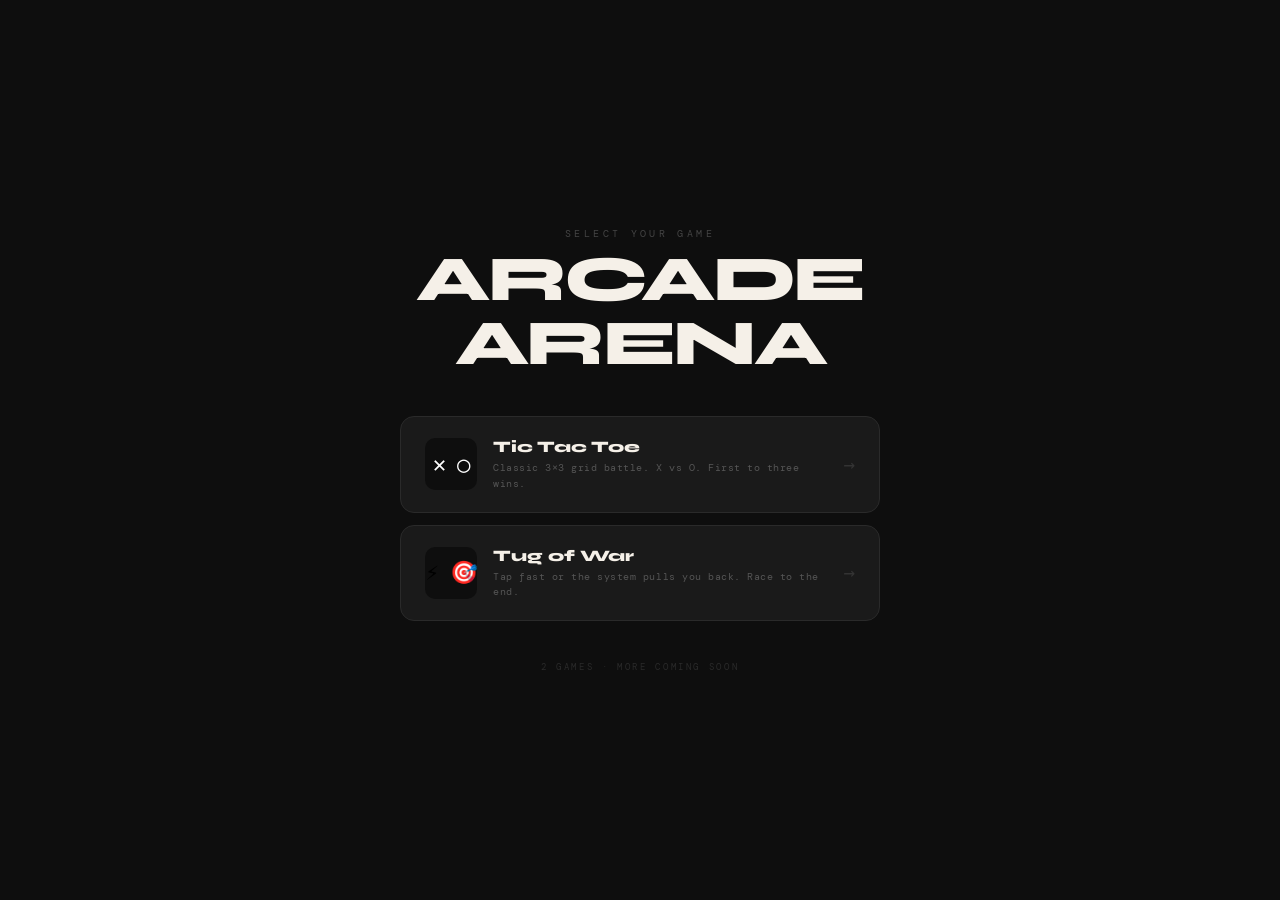
==== index.html @ b5bf099b "Add files via upload" ====
<!DOCTYPE html>
<html lang="en">
<head>
  <meta charset="UTF-8"/>
  <meta name="viewport" content="width=device-width, initial-scale=1.0"/>
  <title>ArcadeArena</title>
  <link href="https://fonts.googleapis.com/css2?family=Syne:wght@700;800&family=DM+Mono:wght@400;500&display=swap" rel="stylesheet"/>
  <link rel="stylesheet" href="menu.css"/>
</head>
<body>

  <div class="container">
    <div class="header">
      <p class="eyebrow">SELECT YOUR GAME</p>
      <h1>ARCADE ARENA</h1>
    </div>

    <div class="games">

      <a href="tictactoe.html" class="card">
        <div class="card-icon" style="color: white;">✕ ○</div>
        <div class="card-body">
          <div class="card-title">Tic Tac Toe</div>
          <div class="card-desc">Classic 3×3 grid battle. X vs O. First to three wins.</div>
        </div>
        <div class="card-arrow">→</div>
      </a>

      <a href="tugofwar.html" class="card">
        <div class="card-icon">⚡ 🎯</div>
        <div class="card-body">
          <div class="card-title">Tug of War</div>
          <div class="card-desc">Tap fast or the system pulls you back. Race to the end.</div>
        </div>
        <div class="card-arrow">→</div>
      </a>

    </div>

    <p class="footer">2 GAMES · MORE COMING SOON</p>
  </div>

</body>
</html>
---- menu.css ----
* { margin: 0; padding: 0; box-sizing: border-box; }

body {
  min-height: 100vh;
  background: #0e0e0e;
  display: flex;
  align-items: center;
  justify-content: center;
  font-family: 'DM Mono', monospace;
  padding: 24px;
}

.container {
  width: 100%;
  max-width: 480px;
  display: flex;
  flex-direction: column;
  gap: 40px;
}

.header { text-align: center; }

.eyebrow {
  font-size: 0.6rem;
  letter-spacing: 0.35em;
  color: #444;
  text-transform: uppercase;
  margin-bottom: 8px;
}

h1 {
  font-family: 'Syne', sans-serif;
  font-size: clamp(0Rem, 20vw, 4rem);
  font-weight: 800;
  letter-spacing: -0.04em;
  color: #f5f0e8;
  line-height: 1;
}

.games {
  display: flex;
  flex-direction: column;
  gap: 12px;
}

.card {
  display: flex;
  align-items: center;
  gap: 16px;
  padding: 20px 24px;
  background: #1a1a1a;
  border: 1px solid #2a2a2a;
  border-radius: 14px;
  text-decoration: none;
  color: inherit;
  transition: border-color 0.2s, background 0.2s, transform 0.15s;
}

.card:hover {
  border-color: #f5f0e8;
  background: #222;
  transform: translateX(4px);
}

.card-icon {
  font-size: 1.4rem;
  flex-shrink: 0;
  width: 52px;
  height: 52px;
  background: #0e0e0e;
  border-radius: 10px;
  display: flex;
  align-items: center;
  justify-content: center;
  letter-spacing: -0.05em;
}

.card-body { flex: 1; }

.card-title {
  font-family: 'Syne', sans-serif;
  font-size: 1rem;
  font-weight: 800;
  color: #f5f0e8;
  margin-bottom: 4px;
}

.card-desc {
  font-size: 0.65rem;
  color: #555;
  letter-spacing: 0.05em;
  line-height: 1.5;
}

.card-arrow {
  font-size: 1.2rem;
  color: #333;
  transition: color 0.2s, transform 0.2s;
  flex-shrink: 0;
}

.card:hover .card-arrow {
  color: #f5f0e8;
  transform: translateX(4px);
}

.footer {
  text-align: center;
  font-size: 0.55rem;
  letter-spacing: 0.3em;
  color: #2a2a2a;
}
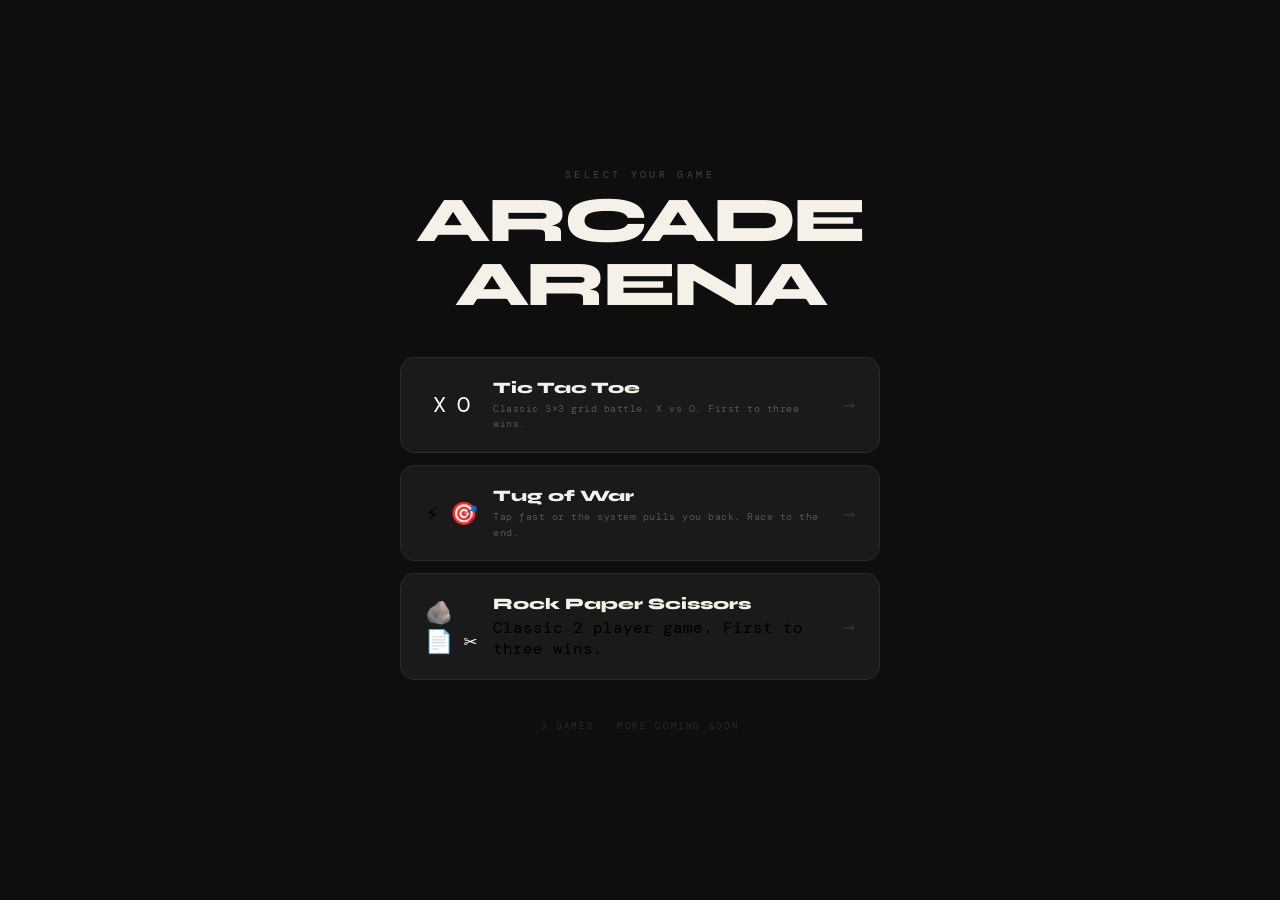
==== commit 83485d5e: "added rps game and updated files" ====
--- a/index.html
+++ b/index.html
@@ -18,7 +18,7 @@
     <div class="games">
 
       <a href="tictactoe.html" class="card">
-        <div class="card-icon" style="color: white;">✕ ○</div>
+        <div class="card-icon" style="color: white;">X O</div>
         <div class="card-body">
           <div class="card-title">Tic Tac Toe</div>
           <div class="card-desc">Classic 3×3 grid battle. X vs O. First to three wins.</div>
@@ -35,9 +35,17 @@
         <div class="card-arrow">→</div>
       </a>
 
+      <a href="rps.html" class="card">
+        <div class="card-icon" style="color: white;">🪨 📄 ✂</div>
+        <div class="card-body">
+          <div class="card-title">Rock Paper Scissors</div>
+          <div class="card-desc>">Classic 2 player game. First to three wins.</div>
+        </div>
+        <div class="card-arrow">→</div>
+      </a>
     </div>
 
-    <p class="footer">2 GAMES · MORE COMING SOON</p>
+    <p class="footer">3 GAMES · MORE COMING SOON</p>
   </div>
 
 </body>
--- a/menu.css
+++ b/menu.css
@@ -30,7 +30,7 @@
 
 h1 {
   font-family: 'Syne', sans-serif;
-  font-size: clamp(0Rem, 20vw, 4rem);
+  font-size: clamp(2.5rem, 20vw, 4rem);
   font-weight: 800;
   letter-spacing: -0.04em;
   color: #f5f0e8;
@@ -67,7 +67,6 @@
   flex-shrink: 0;
   width: 52px;
   height: 52px;
-  background: #0e0e0e;
   border-radius: 10px;
   display: flex;
   align-items: center;
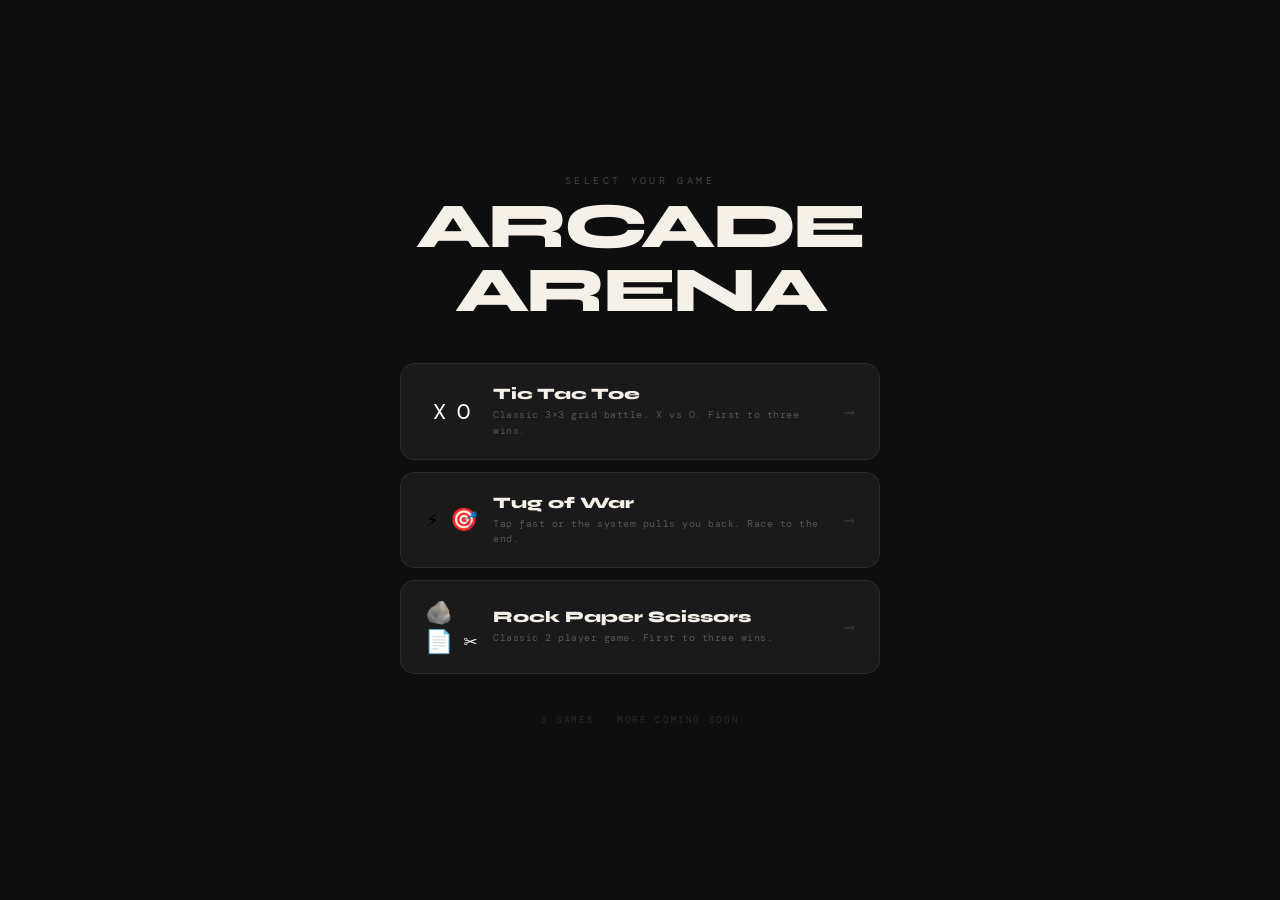
==== commit 77cdbac1: "Update index.html" ====
--- a/index.html
+++ b/index.html
@@ -5,7 +5,7 @@
   <meta name="viewport" content="width=device-width, initial-scale=1.0"/>
   <title>ArcadeArena</title>
   <link href="https://fonts.googleapis.com/css2?family=Syne:wght@700;800&family=DM+Mono:wght@400;500&display=swap" rel="stylesheet"/>
-  <link rel="stylesheet" href="menu.css"/>
+  <link rel="stylesheet" href="menu.css?v=2"/>
 </head>
 <body>
 
@@ -39,7 +39,7 @@
         <div class="card-icon" style="color: white;">🪨 📄 ✂</div>
         <div class="card-body">
           <div class="card-title">Rock Paper Scissors</div>
-          <div class="card-desc>">Classic 2 player game. First to three wins.</div>
+          <div class="card-desc">Classic 2 player game. First to three wins.</div>
         </div>
         <div class="card-arrow">→</div>
       </a>
--- a/menu.css
+++ b/menu.css
@@ -30,7 +30,7 @@
 
 h1 {
   font-family: 'Syne', sans-serif;
-  font-size: clamp(2.5rem, 20vw, 4rem);
+  font-size: clamp(2.5rem, 15vw, 4rem);
   font-weight: 800;
   letter-spacing: -0.04em;
   color: #f5f0e8;
